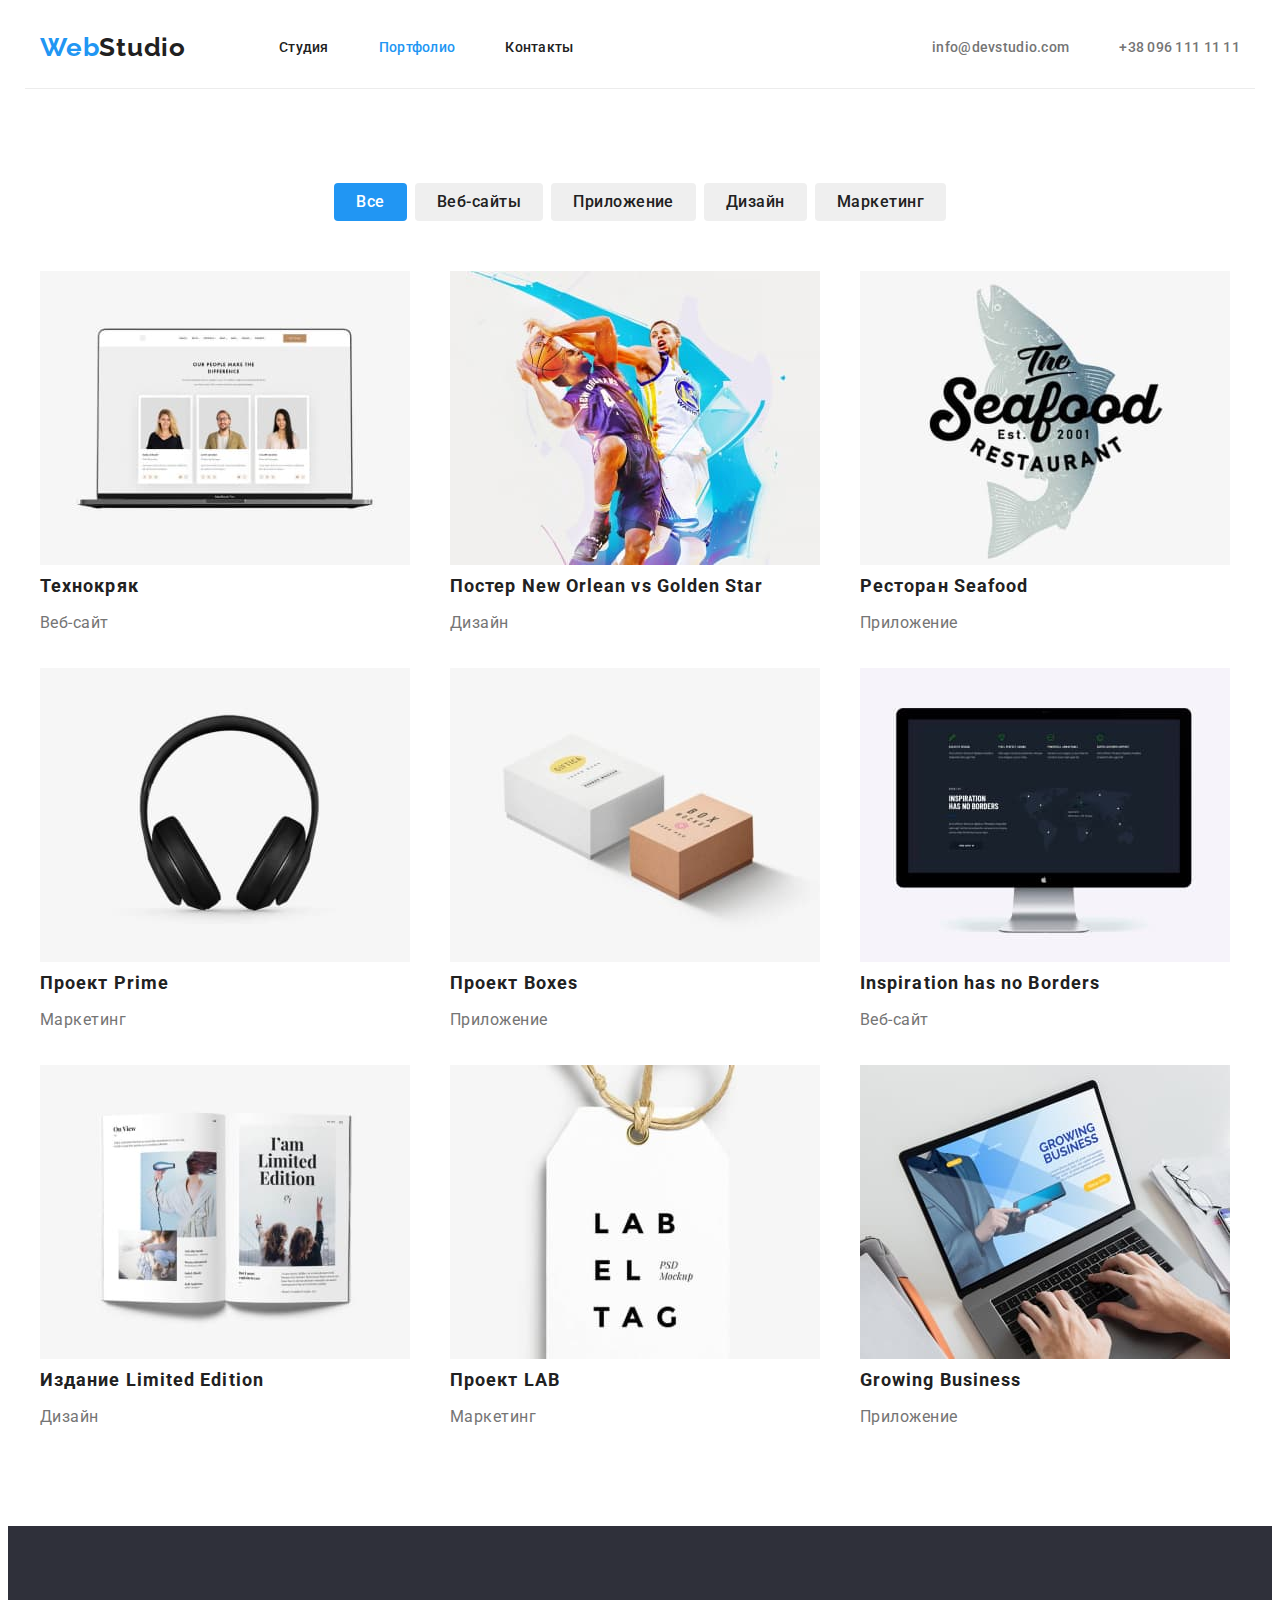
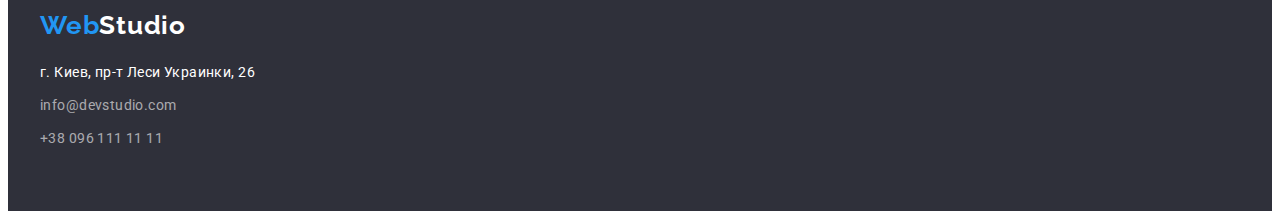
==== portfolio.html @ 1a6ec0c1 "Додано відступи і флекси" ====
<!DOCTYPE html>
<html lang="ru">
<head>
    <meta charset="UTF-8">
    <meta http-equiv="X-UA-Compatible" content="IE=edge">
    <meta name="viewport" content="width=device-width, initial-scale=1.0">
    <title>Портфолио</title>
    <link href="https://fonts.googleapis.com/css2?family=Raleway:wght@700&family=Roboto:wght@400;500;700&display=swap" rel="stylesheet">
    <link rel="stylesheet" href="https://cdnjs.cloudflare.com/ajax/libs/modern-normalize/1.1.0/modern-normalize.min.css"
        integrity="sha512-wpPYUAdjBVSE4KJnH1VR1HeZfpl1ub8YT/NKx4PuQ5NmX2tKuGu6U/JRp5y+Y8XG2tV+wKQpNHVUX03MfMFn9Q=="
        crossorigin="anonymous" referrerpolicy="no-referrer" />
    <link rel="stylesheet" href="./css/styles.css">
</head>
<body>
    <header class="header-page">
        <div class="container main-nav">
            <nav class="navigation">
                <a lang="en" href="./index.html" class="logo link">Web<span class="logo-top">Studio</span></a>
    
                <ul class="navigation-list list">
                    <li class="item">
                        <a href="./index.html" class="link">Студия</a>
                    </li>
                    <li class="item">
                        <a href="./portfolio.html" class="link current">Портфолио</a>
                    </li>
                    <li class="item">
                        <a href="" class="link">Контакты</a>
                    </li>
                </ul>
            </nav>
    
            <ul class="contacts-list list">
                <li class="contact-item">
                    <a href="mailto:info@devstudio.com" class="link">info@devstudio.com</a>
                </li>
                <li class="contact-item">
                    <a href="callto:+380961111111" class="link">+38 096 111 11 11</a>
                </li>
            </ul>
    
        </div>
    </header>
    <main>
        <section class="section">
            <div class="container">
                <h1 hidden>Портфолио</h1>
                    <ul class="filter-list list">
                        <li class="filter-item">
                            <button type="button" class="filter-btn btn current-btn">Все</button>
                        </li>
                        <li class="filter-item">
                            <button type="button" class="filter-btn btn">Веб-сайты</button>
                        </li>
                        <li class="filter-item">
                            <button type="button" class="filter-btn btn">Приложение</button>
                        </li>
                        <li class="filter-item">
                            <button type="button" class="filter-btn btn">Дизайн</button>
                        </li>
                        <li class="filter-item">
                            <button type="button" class="filter-btn btn">Маркетинг</button>
                        </li>
                    </ul>
           <ul class="project-list list">
               <li class="project-item">
                   <img src="./images/portfolio-pic-1.jpg" alt="Логотип Технокряк" width="370" height="294">
                   <h2 class="project-title">Технокряк</h2>
                   <p class="project-text">Веб-сайт</p>
               </li>
               <li class="project-item">
                   <img src="./images/portfolio-pic-2.jpg" alt="Постер New Orlean vs Golden Star" width="370" height="294">
                   <h2 class="project-title">Постер <span lang="en">New Orlean vs Golden Star</span></h2>
                   <p class="project-text">Дизайн</p>
                </li>
                <li class="project-item">
                    <img src="./images/portfolio-pic-3.jpg" alt="Логотип Ресторана Seafood" width="370" height="294">
                    <h2 class="project-title">Ресторан <span lang="en">Seafood</span></h2>
                    <p class="project-text">Приложение</p>
                </li>
                <li class="project-item">
                    <img src="./images/portfolio-pic-4.jpg" alt="Логотип Проекта Prime" width="370" height="294">
                    <h2 class="project-title">Проект <span lang="en">Prime</span></h2>
                    <p class="project-text">Маркетинг</p>
                </li>
                <li class="project-item">
                    <img src="./images/portfolio-pic-5.jpg" alt="Логотип Проекта Boxes" width="370" height="294">
                    <h2 class="project-title">Проект <span lang="en">Boxes</span></h2>
                    <p class="project-text">Приложение</p>
                </li>
                <li class="project-item">
                    <img src="./images/portfolio-pic-6.jpg" alt="Логотип Inspiration has no Borders" width="370" height="294">
                    <h2 lang="en" class="project-title" >Inspiration has no Borders</h2>
                    <p class="project-text">Веб-сайт</p>
                </li>
                <li class="project-item">
                    <img src="./images/portfolio-pic-7.jpg" alt="Логотип Издания Limited Edition" width="370" height="294">
                    <h2 class="project-title">Издание <span lang="en">Limited Edition</span></h2>
                    <p class="project-text">Дизайн</p>
                </li>
                <li class="project-item">
                    <img src="./images/portfolio-pic-8.jpg" alt="Логотип Проект LAB" width="370" height="294">
                    <h2 class="project-title">Проект <span lang="en">LAB</span></h2>
                    <p class="project-text">Маркетинг</p>
                </li>
                <li class="project-item">
                    <img src="./images/portfolio-pic-9.jpg" alt="Логотип Growing Business" width="370" height="294">
                    <h2 lang="en" class="project-title">Growing Business</h2>
                    <p class="project-text">Приложение</p>
                </li>
           </ul>
        </div>
        </section>
    </main>
    <footer class="footer">
        <div class="container">
            <a lang="en" href="./index.html" class="logo link bottom">Web<span class="logo-bottom">Studio</span></a>
            <address class="address">
                <ul class="address-list list">
                    <li class="address-item">
                        <p class="address-text">г. Киев, пр-т Леси Украинки, 26</p>
                    </li>
                    <li class="address-item">
                        <a href="mailto:info@devstudio.com" class="link">info@devstudio.com</a>
                    </li>
                    <li class="address-item">
                        <a href="callto:+380961111111" class="link">+38 096 111 11 11</a>
                    </li>
                </ul>
            </address>
        </div>
    </footer>
</body>
</html>
---- css/styles.css ----
:root{
--primary-text-color: #757575; 
--title-text-color: #212121;
--main-white-color: #fff;
--accent-color: #2196F3;
--background-color: #2F303A;
--secondary-background-color: #F5F4FA;
}

body{
    background-color: var(--main-white-color);
    color: var(--primary-text-color); 
    font-family: Roboto, sans-serif; 
    font-size: 14px;
}

.list {
    list-style: none;
    padding: 0;
    margin: 0;
}

.link{
    text-decoration: none;
}

.btn{
    cursor: pointer;
    display: inline-block;
    
}

.container{
    width: 1200px;
    margin-left: auto;
    margin-right: auto;
    padding-left: 15px;
    padding-right: 15px;
 }


/* Header */
.header-page .container{
     border-bottom: 1px solid #ECECEC;   
     
}

.main-nav{
    display: flex;
    justify-content: space-around;
    align-items: center;
}
.logo {
    display: flex;
    margin-right: auto;
    padding-top: 24px;
    padding-bottom: 25px;
    color: var(--accent-color);
    font-family: Raleway, sans-serif;
    font-weight: 700;
    font-size: 26px;
    line-height: 1.19;
    letter-spacing: 0.03em;    
}

.logo-top{
        color: var(--title-text-color);
}

.navigation{
    display: flex;
}
.navigation-list {
    display: flex;
    margin-left: 93px;
}

.navigation-list .item:not(:last-child){
    margin-right: 50px;
}


.navigation-list .link {
    display: block;
    padding-top: 32px;
    padding-bottom: 32px;
    color: var(--title-text-color);
    font-weight: 500;
    line-height: 1.14;
    letter-spacing: 0.02em;
}

.navigation-list .link.current{
    color: var(--accent-color);
}

.navigation-list .link:hover,
.navigation-list .link:focus {
    color: var(--accent-color);
}

.contacts-list{
    display: flex;
    margin-left: auto;
}

.contact-item:not(:last-child){
margin-right: 50px;
}

.contacts-list .link {
    display: block;
    padding-top: 32px;
    padding-bottom: 32px;
    color: var(--primary-text-color);
    font-weight: 500;
    line-height: 1.14;
    letter-spacing: 0.02em;
}

.contacts-list .link:hover,
.contacts-list .link:focus {
    color: var(--accent-color);
}

/* HERO */

.hero{
    background-color: var(--background-color);
    text-align: center;
    padding-top: 200px;
    padding-bottom: 200px;
}
.hero-title {
    width: 696px;
    margin-left: auto;
    margin-right: auto;
    margin-top: 0;
    margin-bottom: 30px;
    color: var(--main-white-color);
    font-weight: 900;
    font-size: 44px;
    line-height: 1.36;
    letter-spacing: 0.06em;
    text-transform: uppercase;
    
}
.hero-btn {
    display: inline-block;
    min-width: 200px;
    padding: 10px 32px;
    border: 0px solid transparent;
    border-radius: 4px;
    background-color:var(--accent-color);
    color: var(--main-white-color);
    font-family: inherit;
    font-weight: 700;
    font-size: 16px;
    line-height: 1.88;  
    text-align: center;
    letter-spacing: 0.06em;
   }

.section{
    padding-top: 94px;
    padding-bottom: 94px;
   }   


.features.section{
    padding-bottom: 0;
} 

.features-list {
    display:flex;
}
.features-name {
    margin-top: 0;
    margin-bottom: 10px;
    color: var(--title-text-color);
    font-weight: 700;
    line-height: 1.14;
    letter-spacing: 0.03em;
    text-transform: uppercase;
}

.features-text{
    margin-top: 0;
    margin-bottom: 0;
    line-height: 1.71;
    letter-spacing: 0.03em;
}


.title{
    margin-top: 0;
    margin-bottom: 50px;
    color: var(--title-text-color);
    font-weight: 700;
    font-size: 36px;
    line-height: 1.17;
    text-align: center;
    letter-spacing: 0.03em;
}


.skill-list {
    display: flex;
}

.skill-item + .skill-item{
    margin-left: 30px;
}

.skill-img{
    display: block;
}


.team .container{
    margin-bottom: 0;
}
.team {
    background-color: var(--secondary-background-color);
}

.team-title{
    padding-top: 94px;
}
.team-list{
    display: flex;
    
}

.team-item{
    margin-left: 30px;
    background-color: var(--main-white-color);
}

.team-item:first-child{
    margin-left: 0;
}


.team-card{
    margin-bottom: 30px;
}

.team-name{
    margin-top: 0;
    margin-bottom: 10px;
    color: var(--title-text-color);
    font-weight: 500;
    font-size: 16px;
    line-height: 1.19;
    text-align: center;
    letter-spacing: 0.03em;
}

.team-text{
    margin-top: 0;
    margin-bottom: 0;
    padding-bottom: 30px;
    font-size: 16px;
    line-height: 1.19;
    text-align: center;
    letter-spacing: 0.03em;
}



/* Footer */
.footer {
    background-color: var(--background-color);
}

.footer .container{
    margin-top: 0;
    margin-bottom: 0;
    padding: 60px 15px;
}

.logo.bottom{
padding-bottom: 20px;
}

.logo-bottom {
    color: var(--main-white-color)
}

.address {
    font-style: normal;
}

.address-text {
    margin-top: 0;
    margin-bottom: 9px;
    color: var(--main-white-color);
    line-height: 1.71;
    letter-spacing: 0.03em;
}

.address-item:not(:last-child) {
    margin-bottom: 9px;
}

.address .link{
    color: rgba(255, 255, 255, 0.6);
    line-height: 1.71;
    letter-spacing: 0.03em;
}


.address .link:hover,
.address .link:focus {
    color: var(--accent-color);
}

/* PORTFOLIO */
.filter-list{
    display: flex;
    justify-content: center;
    padding-bottom: 50px;

}

.filter-item:not(:last-child){
    margin-right: 8px;
}
.filter-btn{
  display: block;  
  min-width: 73px;
  
  padding: 6px 22px;
  border: 0px solid transparent;
  border-radius: 4px;
  color: var(--title-text-color);
  font-family: inherit;
  font-weight: 500;
  font-size: 16px;
  line-height: 1.62;
  text-align: center;
  letter-spacing: 0.03em; 
}



.current-btn{
    background-color: var(--accent-color);
    color: var(--main-white-color)
}

.filter-btn:hover,
.filter-btn:focus{
    background-color: var(--accent-color);
    color: var(--main-white-color)
}

.project-list {
    display: flex;
    flex-wrap: wrap;
    
}

.project-item{
    width: calc((100% - 60px)/3);
    margin-right: 30px;
    margin-bottom: 30px;
}

.project-item:nth-child(3n){
    margin-right: 0;
}

.project-item:nth-last-child(-n+3){
    margin-bottom: 0;
}

.project-title{
    margin-top: 0;
    margin-bottom: 4px;
    color: var(--title-text-color);
    font-weight: 700;
    font-size: 18px;
    line-height: 2;
    letter-spacing: 0.06em;
}

.project-text{
    margin: 0;
    font-size: 16px;
    line-height: 1.88;
    letter-spacing: 0.03em;
}
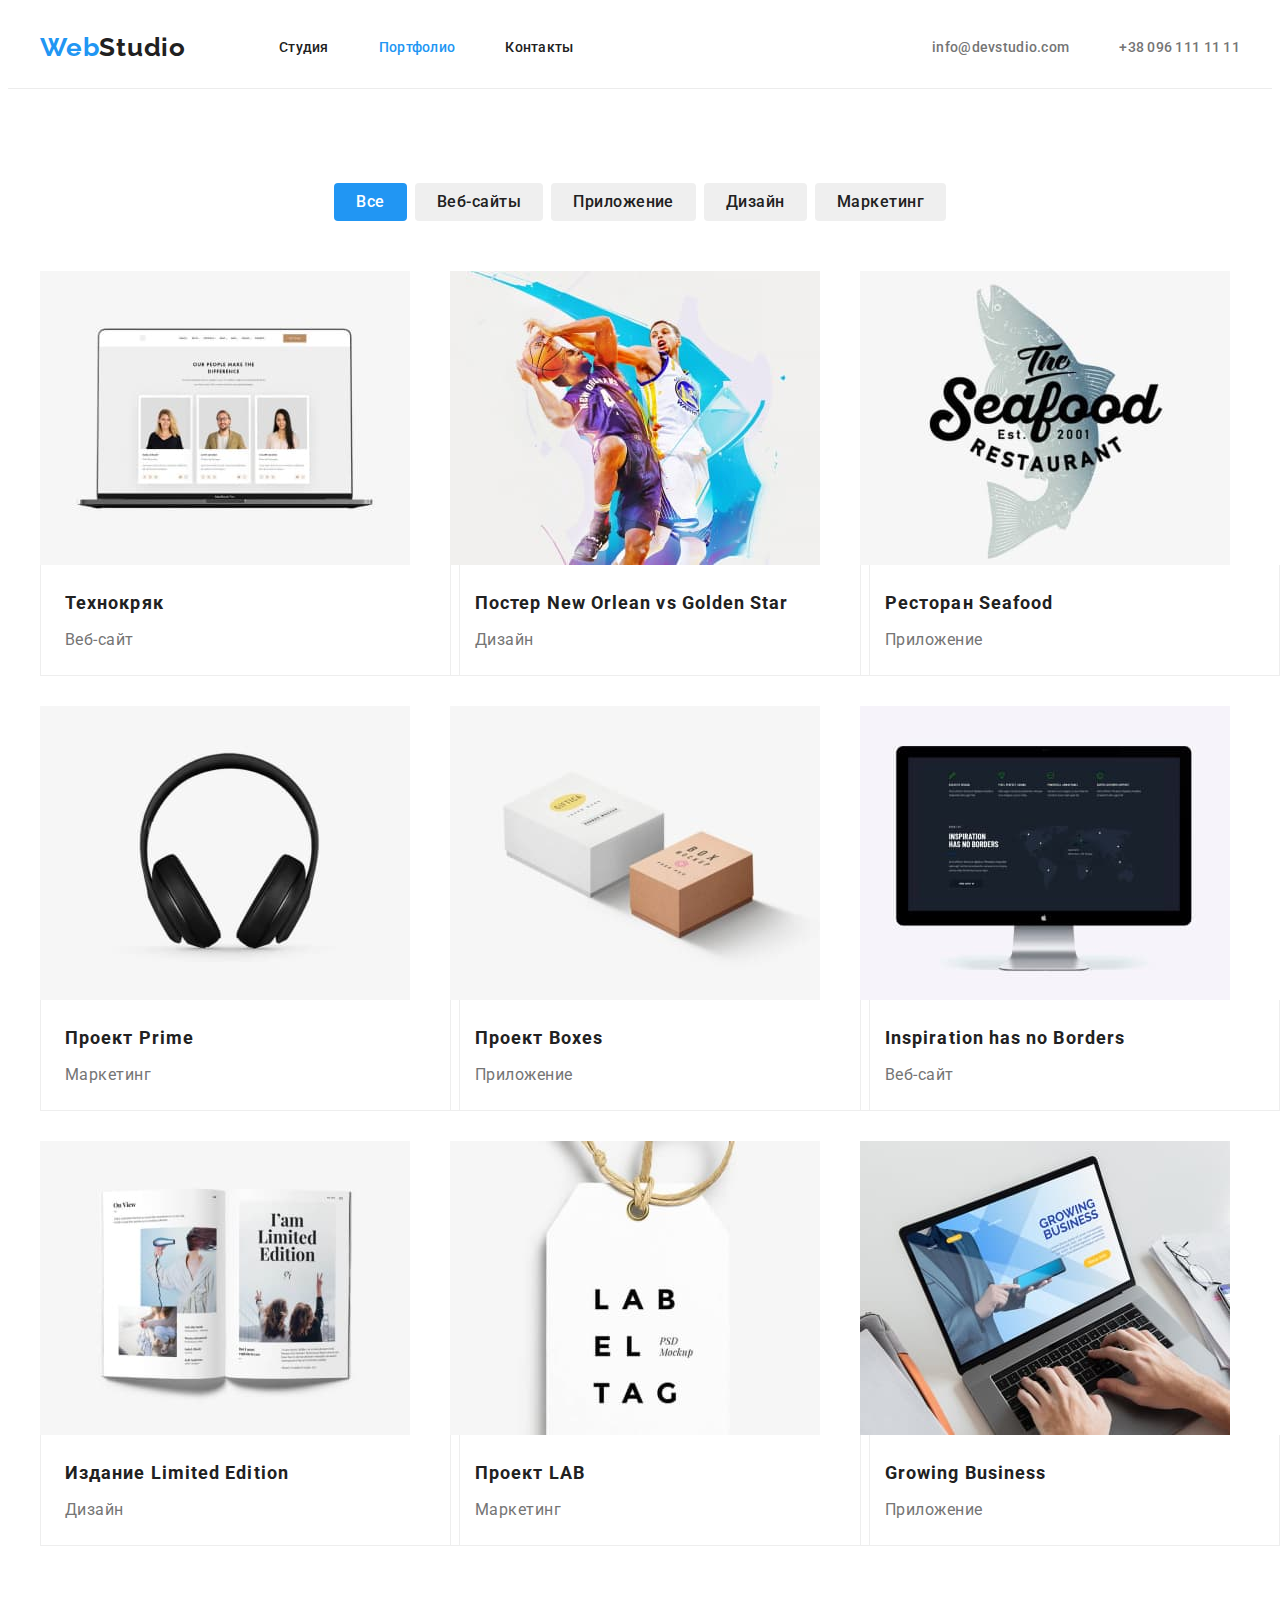
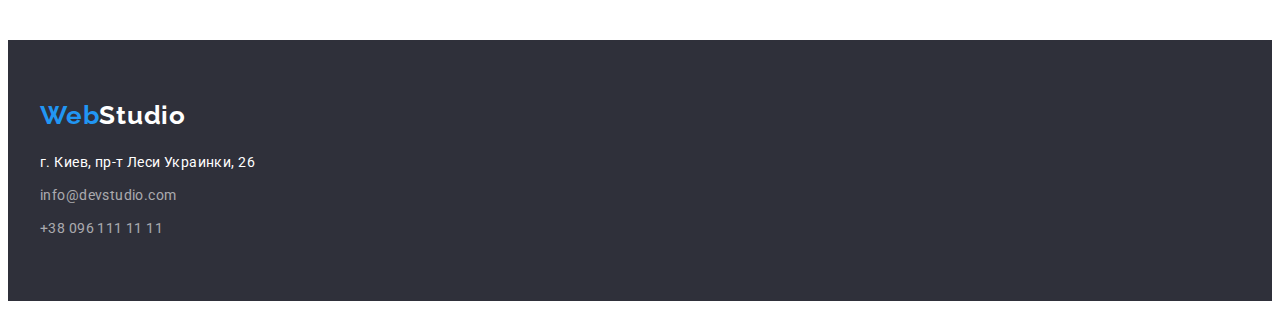
==== commit 6c2fb322: "Виправлено недоліки" ====
--- a/portfolio.html
+++ b/portfolio.html
@@ -65,48 +65,66 @@
            <ul class="project-list list">
                <li class="project-item">
                    <img src="./images/portfolio-pic-1.jpg" alt="Логотип Технокряк" width="370" height="294">
-                   <h2 class="project-title">Технокряк</h2>
-                   <p class="project-text">Веб-сайт</p>
+                   <div class="container">
+                        <h2 class="project-title">Технокряк</h2>
+                        <p class="project-text">Веб-сайт</p>
+                   </div>
                </li>
                <li class="project-item">
                    <img src="./images/portfolio-pic-2.jpg" alt="Постер New Orlean vs Golden Star" width="370" height="294">
-                   <h2 class="project-title">Постер <span lang="en">New Orlean vs Golden Star</span></h2>
-                   <p class="project-text">Дизайн</p>
+                   <div class="container">
+                        <h2 class="project-title">Постер <span lang="en">New Orlean vs Golden Star</span></h2>
+                        <p class="project-text">Дизайн</p>
+                   </div>
                 </li>
                 <li class="project-item">
                     <img src="./images/portfolio-pic-3.jpg" alt="Логотип Ресторана Seafood" width="370" height="294">
-                    <h2 class="project-title">Ресторан <span lang="en">Seafood</span></h2>
-                    <p class="project-text">Приложение</p>
+                    <div class="container">
+                        <h2 class="project-title">Ресторан <span lang="en">Seafood</span></h2>
+                        <p class="project-text">Приложение</p>
+                    </div>
                 </li>
                 <li class="project-item">
                     <img src="./images/portfolio-pic-4.jpg" alt="Логотип Проекта Prime" width="370" height="294">
-                    <h2 class="project-title">Проект <span lang="en">Prime</span></h2>
-                    <p class="project-text">Маркетинг</p>
+                    <div class="container">
+                        <h2 class="project-title">Проект <span lang="en">Prime</span></h2>
+                        <p class="project-text">Маркетинг</p>
+                    </div>
                 </li>
                 <li class="project-item">
                     <img src="./images/portfolio-pic-5.jpg" alt="Логотип Проекта Boxes" width="370" height="294">
-                    <h2 class="project-title">Проект <span lang="en">Boxes</span></h2>
-                    <p class="project-text">Приложение</p>
+                    <div class="container">
+                        <h2 class="project-title">Проект <span lang="en">Boxes</span></h2>
+                        <p class="project-text">Приложение</p>
+                    </div>
                 </li>
                 <li class="project-item">
                     <img src="./images/portfolio-pic-6.jpg" alt="Логотип Inspiration has no Borders" width="370" height="294">
-                    <h2 lang="en" class="project-title" >Inspiration has no Borders</h2>
-                    <p class="project-text">Веб-сайт</p>
+                    <div class="container">
+                        <h2 lang="en" class="project-title">Inspiration has no Borders</h2>
+                        <p class="project-text">Веб-сайт</p>
+                    </div>
                 </li>
                 <li class="project-item">
                     <img src="./images/portfolio-pic-7.jpg" alt="Логотип Издания Limited Edition" width="370" height="294">
-                    <h2 class="project-title">Издание <span lang="en">Limited Edition</span></h2>
-                    <p class="project-text">Дизайн</p>
+                    <div class="container">
+                        <h2 class="project-title">Издание <span lang="en">Limited Edition</span></h2>
+                        <p class="project-text">Дизайн</p>
+                    </div>
                 </li>
                 <li class="project-item">
                     <img src="./images/portfolio-pic-8.jpg" alt="Логотип Проект LAB" width="370" height="294">
-                    <h2 class="project-title">Проект <span lang="en">LAB</span></h2>
-                    <p class="project-text">Маркетинг</p>
+                    <div class="container">
+                        <h2 class="project-title">Проект <span lang="en">LAB</span></h2>
+                        <p class="project-text">Маркетинг</p>
+                    </div>
                 </li>
                 <li class="project-item">
                     <img src="./images/portfolio-pic-9.jpg" alt="Логотип Growing Business" width="370" height="294">
-                    <h2 lang="en" class="project-title">Growing Business</h2>
-                    <p class="project-text">Приложение</p>
+                    <div class="container">
+                        <h2 lang="en" class="project-title">Growing Business</h2>
+                        <p class="project-text">Приложение</p>
+                    </div>
                 </li>
            </ul>
         </div>
--- a/css/styles.css
+++ b/css/styles.css
@@ -39,9 +39,15 @@
     padding-right: 15px;
  }
 
+ img{
+    display: block;
+    max-width: 100%;
+    height: auto;
+ }
+
 
 /* Header */
-.header-page .container{
+.header-page{
      border-bottom: 1px solid #ECECEC;   
      
 }
@@ -167,14 +173,20 @@
     padding-bottom: 94px;
    }   
 
-
-.features.section{
-    padding-bottom: 0;
-} 
-
 .features-list {
     display:flex;
 }
+
+.features-item{
+    width: 270px;
+    margin-right: 30px;
+
+}
+
+.features-item:last-child{
+    margin-right: 0;
+}
+
 .features-name {
     margin-top: 0;
     margin-bottom: 10px;
@@ -204,6 +216,9 @@
     letter-spacing: 0.03em;
 }
 
+.skills.section{
+    padding-top: 0;
+}
 
 .skill-list {
     display: flex;
@@ -225,9 +240,7 @@
     background-color: var(--secondary-background-color);
 }
 
-.team-title{
-    padding-top: 94px;
-}
+
 .team-list{
     display: flex;
     
@@ -244,7 +257,13 @@
 
 
 .team-card{
-    margin-bottom: 30px;
+    margin-bottom: 0;
+}
+
+.team-item .container{
+    width: 270px;
+    padding-top: 30px;
+    padding-bottom: 30px;
 }
 
 .team-name{
@@ -261,7 +280,6 @@
 .team-text{
     margin-top: 0;
     margin-bottom: 0;
-    padding-bottom: 30px;
     font-size: 16px;
     line-height: 1.19;
     text-align: center;
@@ -273,16 +291,15 @@
 /* Footer */
 .footer {
     background-color: var(--background-color);
-}
-
-.footer .container{
-    margin-top: 0;
-    margin-bottom: 0;
     padding: 60px 15px;
 }
 
+
+
 .logo.bottom{
-padding-bottom: 20px;
+    padding-top: 0;
+    padding-bottom: 0;
+    margin-bottom: 20px;
 }
 
 .logo-bottom {
@@ -321,7 +338,7 @@
 .filter-list{
     display: flex;
     justify-content: center;
-    padding-bottom: 50px;
+    margin-bottom: 50px;
 
 }
 
@@ -377,6 +394,15 @@
     margin-bottom: 0;
 }
 
+.project-item .container{
+    max-width: 370px;
+    padding: 20px 24px;
+    border-left: 1px solid #EEEEEE;
+    border-bottom: 1px solid #EEEEEE;
+    border-right: 1px solid #EEEEEE;
+
+}
+
 .project-title{
     margin-top: 0;
     margin-bottom: 4px;
